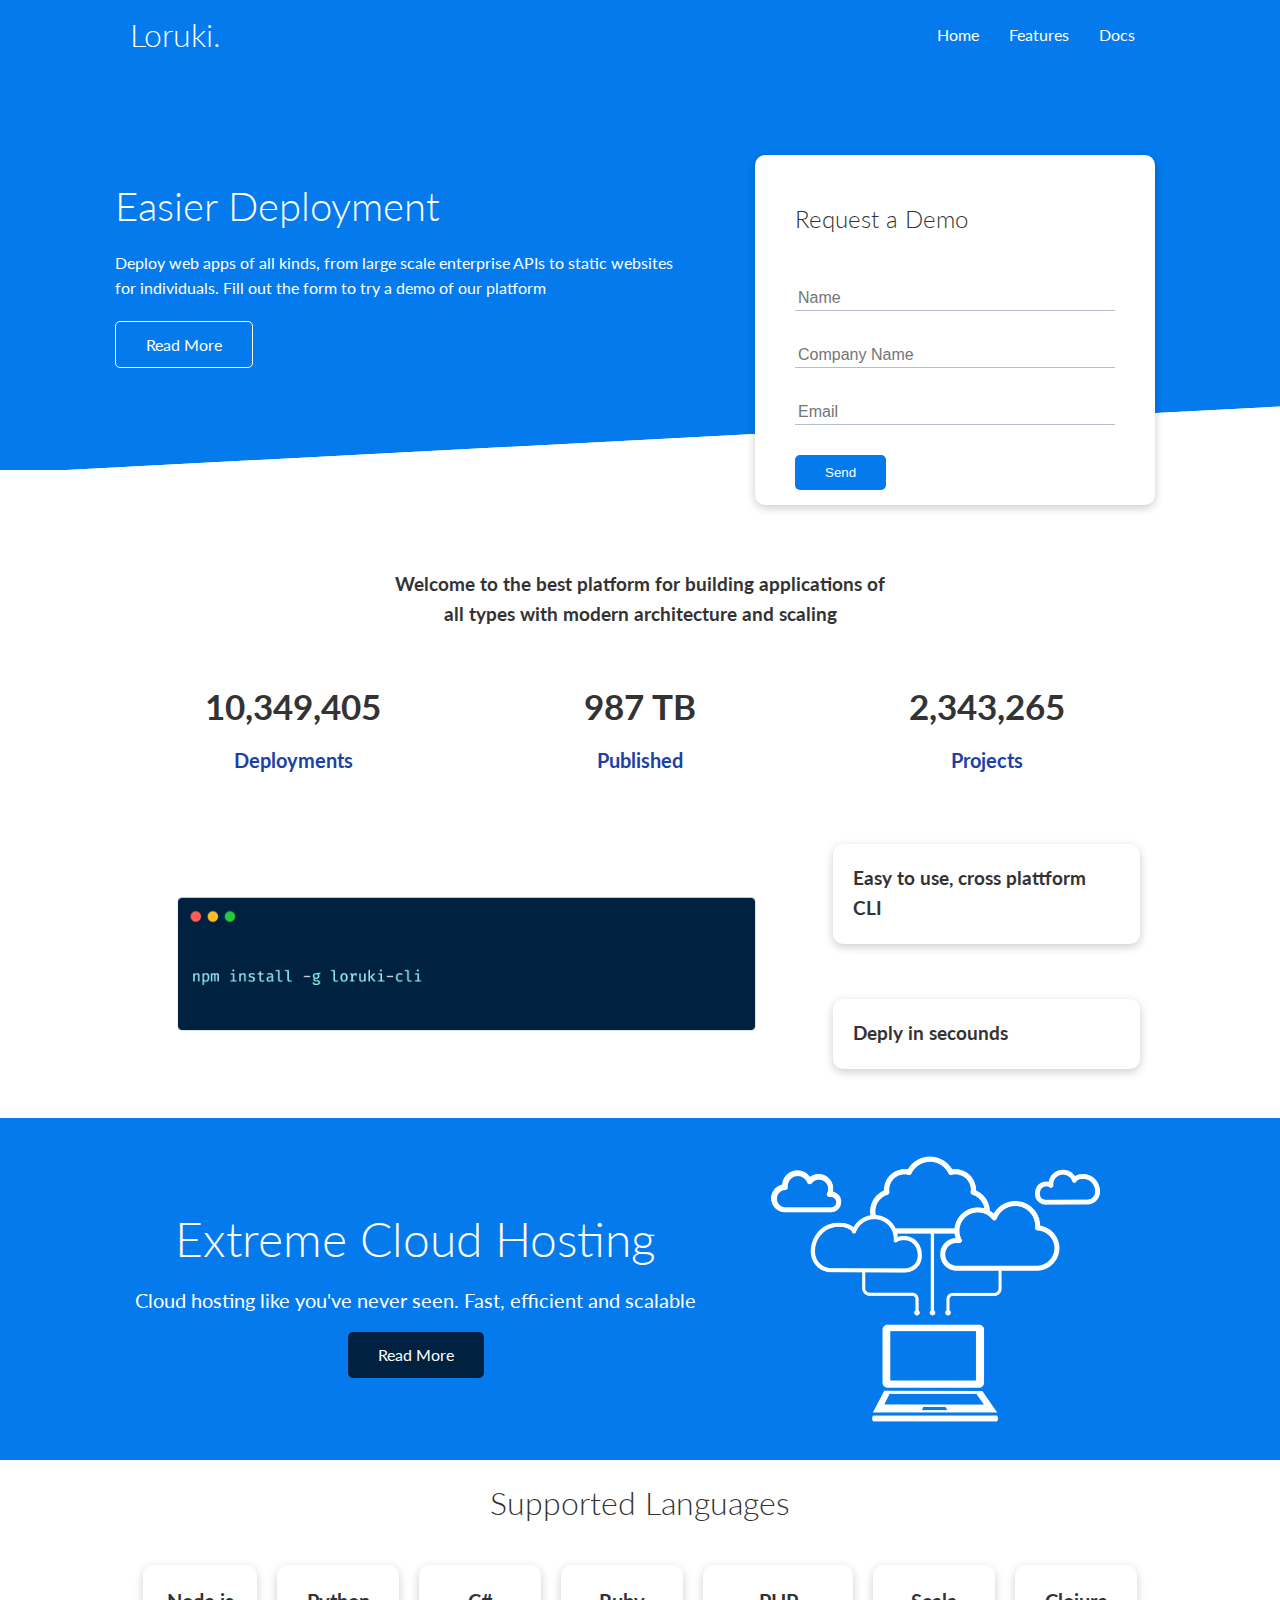
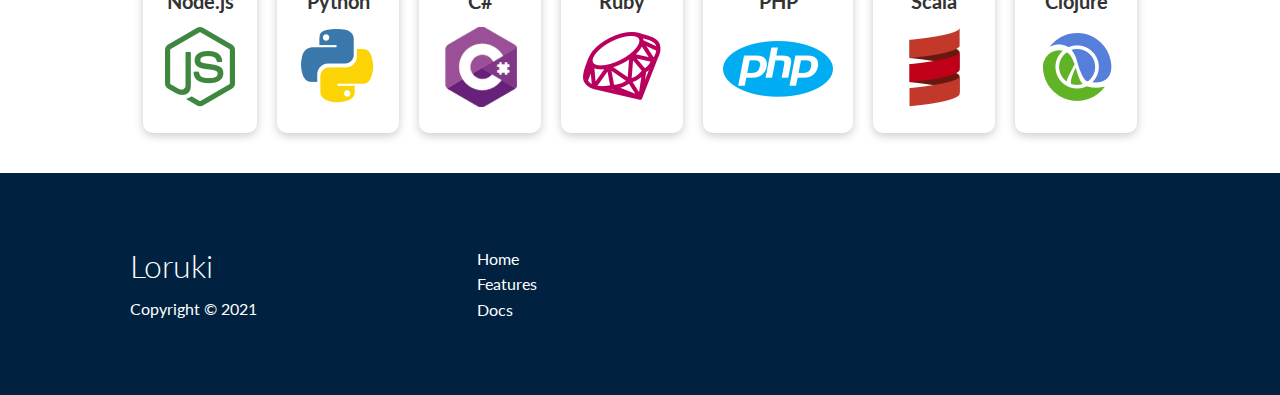
==== index.html @ bca7e06e "initial commit" ====
<!DOCTYPE html>
<html lang="en">
  <head>
    <meta charset="UTF-8" />
    <meta http-equiv="X-UA-Compatible" content="IE=edge" />
    <meta name="viewport" content="width=device-width, initial-scale=1.0" />
    <link
      rel="stylesheet"
      href="https://cdnjs.cloudflare.com/ajax/libs/font-awesome/5.15.1/css/all.min.css"
      integrity="sha512-+4zCK9k+qNFUR5X+cKL9EIR+ZOhtIloNl9GIKS57V1MyNsYpYcUrUeQc9vNfzsWfV28IaLL3i96P9sdNyeRssA=="
      crossorigin="anonymous"
    />
    <link rel="stylesheet" href="./css/utilities.css" type="text/css" />
    <link rel="stylesheet" href="./css/style.css" type="text/css" />
    <title>Loruki | Cloud hosting for everyone</title>
  </head>
  <body>
    <!-- Nav Bar -->
    <div class="navbar">
      <div class="container flex">
        <h1 class="logo">Loruki.</h1>
        <nav>
          <ul>
            <li><a href="index.html">Home</a></li>
            <li><a href="features.html">Features</a></li>
            <li><a href="docs.html">Docs</a></li>
          </ul>
        </nav>
      </div>
    </div>

    <!-- Showcase -->
    <section class="showcase">
      <div class="container grid">
        <div class="showcase-text">
          <h1>Easier Deployment</h1>
          <p>
            Deploy web apps of all kinds, from large scale enterprise APIs to
            static websites for individuals. Fill out the form to try a demo of
            our platform
          </p>
          <a href="features.html" class="btn btn-outline">Read More</a>
        </div>
        <div class="showcase-form card">
          <h2>Request a Demo</h2>
          <form
            name="contact"
            method="POST"
            netlify-honeypot="bot-field"
            data-netlify="true"
          >
            <input type="hidden" name="form-name" value="contact" />
            <p class="hidden">
              <label
                >Don’t fill this out if you’re human: <input name="bot-field"
              /></label>
            </p>
            <div class="form-control">
              <input type="text" name="name" placeholder="Name" required />
            </div>
            <div class="form-control">
              <input
                type="text"
                name="company"
                placeholder="Company Name"
                required
              />
            </div>
            <div class="form-control">
              <input type="email" name="email" placeholder="Email" required />
            </div>
            <input type="submit" value="Send" class="btn btn-primary" />
          </form>
        </div>
      </div>
    </section>

    <!-- Stats  -->
    <section class="stats">
      <div class="container">
        <h3 class="stats-heading text-center my-1">
          Welcome to the best platform for building applications of all types
          with modern architecture and scaling
        </h3>

        <div class="grid grid-3 text-center my-4">
          <div>
            <i class="fas fa-server fa-3x"></i>
            <h3>10,349,405</h3>
            <p class="text-secondary">Deployments</p>
          </div>
          <div>
            <i class="fas fa-upload fa-3x"></i>
            <h3>987 TB</h3>
            <p class="text-secondary">Published</p>
          </div>
          <div>
            <i class="fas fa-project-diagram fa-3x"></i>
            <h3>2,343,265</h3>
            <p class="text-secondary">Projects</p>
          </div>
        </div>
      </div>
    </section>

    <!-- Cli -->
    <section class="cli">
      <div class="container grid">
        <img src="./images/cli.png" alt="" />
        <div class="card">
          <h3>Easy to use, cross plattform CLI</h3>
        </div>
        <div class="card">
          <h3>Deply in secounds</h3>
        </div>
      </div>
    </section>

    <!-- Cloud -->
    <section class="cloud bg-primary my-2 py-2">
      <div class="container grid">
        <div class="text-center">
          <h2 class="lg">Extreme Cloud Hosting</h2>
          <p class="lead my-1">
            Cloud hosting like you've never seen. Fast, efficient and scalable
          </p>
          <a href="features.html" class="btn btn-dark">Read More</a>
        </div>
        <img src="images/cloud.png" alt="" />
      </div>
    </section>

    <!-- Languages -->
    <section class="languages">
      <h2 class="md text-center my-2">Supported Languages</h2>
      <div class="container flex">
        <div class="card">
          <h4>Node.js</h4>
          <img src="images/logos/node.png" alt="" />
        </div>
        <div class="card">
          <h4>Python</h4>
          <img src="images/logos/python.png" alt="" />
        </div>
        <div class="card">
          <h4>C#</h4>
          <img src="images/logos/csharp.png" alt="" />
        </div>
        <div class="card">
          <h4>Ruby</h4>
          <img src="images/logos/ruby.png" alt="" />
        </div>
        <div class="card">
          <h4>PHP</h4>
          <img src="images/logos/php.png" alt="" />
        </div>
        <div class="card">
          <h4>Scala</h4>
          <img src="images/logos/scala.png" alt="" />
        </div>
        <div class="card">
          <h4>Clojure</h4>
          <img src="images/logos/clojure.png" alt="" />
        </div>
      </div>
    </section>

    <!-- Footer -->
    <footer class="footer bg-dark py-5">
      <div class="container grid grid-3">
        <div>
          <h1>Loruki</h1>
          <p>Copyright &copy; 2021</p>
        </div>
        <nav>
          <ul>
            <li><a href="index.html">Home</a></li>
            <li><a href="features.html">Features</a></li>
            <li><a href="docs.html">Docs</a></li>
          </ul>
        </nav>
        <div class="social">
          <a href="#"><i class="fab fa-github fa-2x"></i></a>
          <a href="#"><i class="fab fa-facebook fa-2x"></i></a>
          <a href="#"><i class="fab fa-instagram fa-2x"></i></a>
          <a href="#"><i class="fab fa-twitter fa-2x"></i></a>
        </div>
      </div>
    </footer>
  </body>
</html>
---- css/utilities.css ----
.container {
  max-width: 1100px;
  margin: 0 auto;
  overflow: auto;
  padding: 0 40px;
}

.card {
  background-color: #fff;
  color: #333;
  border-radius: 10px;
  box-shadow: 0 3px 10px rgba(0, 0, 0, 0.2);
  padding: 20px;
  margin: 10px;
}

.btn {
  display: inline-block;
  padding: 10px 30px;
  cursor: pointer;
  background: var(--primary-color);
  color: #fff;
  border: none;
  border-radius: 5px;
}

.btn-outline {
  background-color: transparent;
  border: 1px solid #fff;
}

.btn:hover {
  transform: scale(0.98);
}

.text-center {
  text-align: center;
}

/* Backgrounds & colored buttons */
.bg-primary,
.btn-primary {
  background-color: var(--primary-color);
  color: #fff;
}

.bg-secondary,
.btn-secondary {
  background-color: var(--secondary-color);
  color: #fff;
}

.bg-dark,
.btn-dark {
  background-color: var(--dark-color);
  color: #fff;
}

.bg-light,
.btn-light {
  background-color: var(--light-color);
  color: #333;
}

.bg-primary a,
.btn-primary a,
.bg-secondary a,
.btn-secondary a,
.bg-dark a,
.btn-dark a {
  color: #fff;
}

/* Text colors */
.text-primary {
  color: var(--primary-color);
}

.text-secondary {
  color: var(--secondary-color);
}

.text-dark {
  color: var(--dark-color);
}

.text-light {
  color: var(--light-color);
}

/* Text sizes */

.lead {
  font-size: 20px;
}

.sm {
  font-size: 1rem;
}

.md {
  font-size: 2rem;
}

.lg {
  font-size: 3rem;
}

.xl {
  font-size: 4rem;
}

/* Alert  */
.alert {
  background-color: var(--light-color);
  padding: 10px 20px;
  font-weight: bold;
  margin: 15px 0;
}

.alert i {
  margin-right: 10px;
}

.alert-success {
  background-color: var(--success-color);
  color: #fff;
}

.alert-error {
  background-color: var(--error-color);
  color: #fff;
}

.flex {
  display: flex;
  justify-content: center;
  align-items: center;
  height: 100%;
}

.grid {
  display: grid;
  grid-template-columns: repeat(2, 1fr);
  gap: 20px;
  justify-content: center;
  align-items: center;
  height: 100%;
}

.grid-3 {
  grid-template-columns: repeat(3, 1fr);
}

/* Margin */

.my-1 {
  margin: 1rem 0;
}

.my-2 {
  margin: 1.5rem 0;
}

.my-3 {
  margin: 2rem 0;
}

.my-4 {
  margin: 3rem 0;
}
.my-5 {
  margin: 4rem 0;
}

.m-1 {
  margin: 1rem;
}

.m-2 {
  margin: 1.5rem;
}

.m-3 {
  margin: 2rem;
}

.m-4 {
  margin: 3rem;
}
.m-5 {
  margin: 4rem;
}

/* Padding */
.py-1 {
  padding: 1rem 0;
}

.py-2 {
  padding: 1.5rem 0;
}

.py-3 {
  padding: 2rem 0;
}

.py-4 {
  padding: 3rem 0;
}
.py-5 {
  padding: 4rem 0;
}

.p-1 {
  padding: 1rem;
}

.p-2 {
  padding: 1.5rem;
}

.p-3 {
  padding: 2rem;
}

.p-4 {
  padding: 3rem;
}
.p-5 {
  padding: 4rem;
}
---- css/style.css ----
@import url("https://fonts.googleapis.com/css2?family=Lato:wght@300&display=swap");

:root {
  --primary-color: #047aed;
  --secondary-color: #1c3fa8;
  --dark-color: #002240;
  --light-color: #f4f4f4;
  --success-color: #5cb85c;
  --error-color: #d9534f;
}

* {
  box-sizing: border-box;
  padding: 0;
  margin: 0;
}

body {
  font-family: "Lato", sans-serif;
  color: #333;
  line-height: 1.6;
}

ul {
  list-style-type: none;
}

a {
  text-decoration: none;
  color: #333;
}

h1,
h2 {
  font-weight: 300;
  line-height: 1.2;
  margin: 10px 0;
}

p {
  margin: 10px 0;
}

img {
  width: 100%;
}

code,
pre {
  background: #333;
  color: #fff;
  padding: 10px;
}

.hidden {
  visibility: hidden;
  height: 0;
}

/* Navbar */
.navbar {
  background-color: var(--primary-color);
  color: #fff;
  height: 70px;
}

.navbar ul {
  display: flex;
}

.navbar a {
  color: #fff;
  padding: 10px;
  margin: 0 5px;
}

.navbar a:hover {
  border-bottom: 2px solid #fff;
}

.navbar .flex {
  justify-content: space-between;
}

/* Showcase */
.showcase {
  height: 400px;
  background-color: var(--primary-color);
  color: #fff;
  position: relative;
}

.showcase h1 {
  font-size: 40px;
}

.showcase p {
  margin: 20px 0;
}

.showcase .grid {
  grid-template-columns: 55% 45%;
  gap: 30px;
  overflow: visible;
}

.showcase-text {
  animation: slideInFromLeft 1s ease-in;
}

.showcase-form {
  position: relative;
  top: 60px;
  height: 350px;
  width: 400px;
  padding: 40px;
  z-index: 100;
  justify-self: flex-end;
  animation: slideInFromRight 1s ease-in;
}

.showcase-form .form-control {
  margin: 30px 0;
}

.showcase-form input[type="text"],
.showcase-form input[type="email"] {
  border: 0;
  border-bottom: 1px solid #b4becb;
  width: 100%;
  padding: 3px;
  font-size: 16px;
}

.showcase-form input:focus {
  outline: none;
}

.showcase::before,
.showcase::after {
  content: "";
  position: absolute;
  height: 100px;
  bottom: -70px;
  right: 0;
  left: 0;
  background: #fff;
  -webkit-transform: skewY(-3deg);
  -moz-transform: skewY(-3deg);
  -ms-transform: skewY(-3deg);
  transform: skewY(-3deg);
}

/* Stats */
.stats {
  padding-top: 100px;
  animation: slideInFromBottom 1s ease-in;
}

.stats-heading {
  max-width: 500px;
  margin: auto;
}

.stats .grid h3 {
  font-size: 35px;
}

.stats .grid p {
  font-size: 20px;
  font-weight: bold;
}
/* Cli */
.cli .grid {
  grid-template-columns: repeat(3, 1fr);
  grid-template-rows: repeat(2, 1fr);
}

.cli .grid > *:first-child {
  grid-column: 1 / span 2;
  grid-row: 1 / span 2;
}

/* Cloud */
.cloud .grid {
  grid-template-columns: 4fr 3fr;
}

/* Languages */
.languages .flex {
  flex-wrap: wrap;
}
.languages .card {
  text-align: center;
  margin: 18px 10px 40px;
  transition: transform 0.2s ease-in;
}

.languages .card h4 {
  font-size: 20px;
  margin-bottom: 10px;
}

.languages .card:hover {
  transform: translateY(-50px);
}

/* Features & Docs */
.features-head img,
.docs-head img {
  width: 200px;
  justify-self: flex-end;
}

.features-sub-head img {
  width: 300px;
  justify-self: flex-end;
}

.features-main .card > i {
  margin-right: 20px;
}

.features-main .grid {
  padding: 30px;
}

.features-main .grid > *:first-child {
  grid-column: 1 / span 3;
}

.features-main .grid > *:nth-child(2) {
  grid-column: 1 / span 2;
}

/* Docs */
.docs-main h3 {
  margin: 20px 0;
}

.docs-main .grid {
  grid-template-columns: 1fr 2fr;
  align-items: flex-start;
}

.docs-main nav li {
  font-size: 17px;
  padding-bottom: 5px;
  margin-bottom: 5px;
  border-bottom: 1px #ccc solid;
}

.docs-main a:hover {
  font-weight: bold;
}

/* Footer */

.footer .social a {
  margin: 0 10px;
}

/* Animations */
@keyframes slideInFromLeft {
  0% {
    transform: translateX(-100%);
  }
  100% {
    transform: translateX(0);
  }
}

@keyframes slideInFromRight {
  0% {
    transform: translateX(100%);
  }
  100% {
    transform: translateX(0);
  }
}

@keyframes slideInFromTop {
  0% {
    transform: translateY(-100%);
  }
  100% {
    transform: translateX(0);
  }
}

@keyframes slideInFromBottom {
  0% {
    transform: translateY(100%);
  }
  100% {
    transform: translateX(0);
  }
}

/* Tablets and under */

/* body {
    display: none;
  } */

@media (max-width: 768px) {
  .grid,
  .showcase .grid,
  .stats .grid,
  .cli .grid,
  .cloud .grid,
  .features-main .grid,
  .docs-main .grid {
    grid-template-columns: 1fr;
    grid-template-rows: 1fr;
  }

  .showcase {
    height: auto;
  }

  .showcase-text {
    text-align: center;
    margin-top: 40px;
    animation: slideInFromTop 1s ease-in;
  }

  .showcase-form {
    justify-self: center;
    margin: auto;
    animation: slideInFromBottom 1s ease-in;
  }

  .cli .grid > *:first-child {
    grid-column: 1;
    grid-row: 1;
  }

  .features-head,
  .features-sub-head,
  .docs-head {
    text-align: center;
  }

  .features-head img,
  .features-sub-head img,
  .docs-head img {
    justify-self: center;
  }

  .features-main .grid > *:first-child,
  .features-main .grid > *:nth-child(2) {
    grid-column: 1;
  }
}

/* Mobile */
@media (max-width: 500px) {
  .navbar {
    height: 110px;
  }

  .navbar .flex {
    flex-direction: column;
  }

  .navbar ul {
    padding: 10px;
    background-color: rgba(0, 0, 0, 0.1);
  }
}
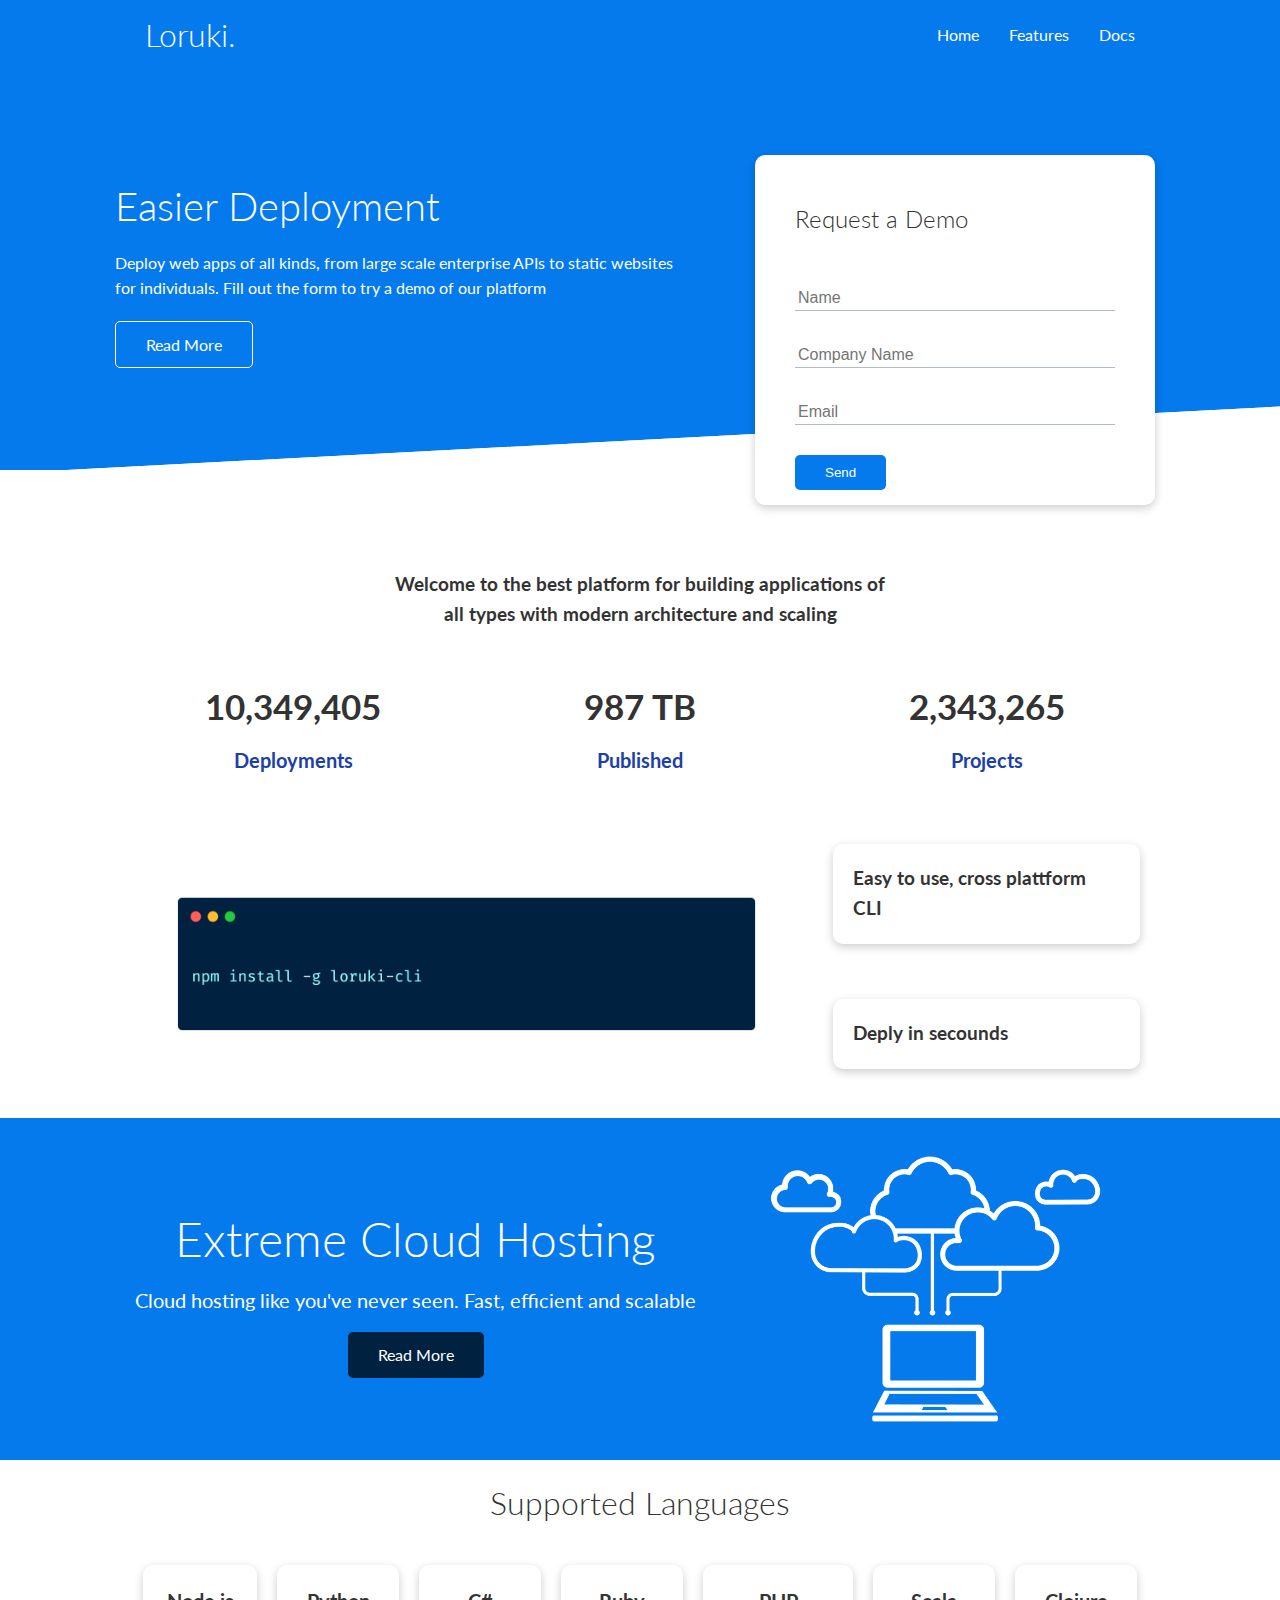
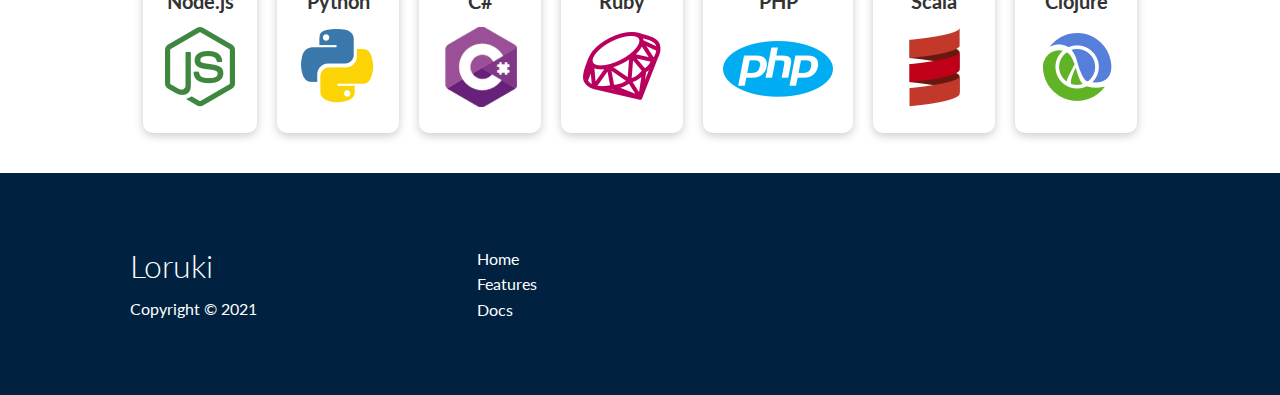
==== commit 6ce35ed7: "commit" ====
--- a/index.html
+++ b/index.html
@@ -18,7 +18,7 @@
     <!-- Nav Bar -->
     <div class="navbar">
       <div class="container flex">
-        <h1 class="logo">Loruki.</h1>
+        <h1 class="logo"><a href="index.html">Loruki.</a></h1>
         <nav>
           <ul>
             <li><a href="index.html">Home</a></li>
--- a/css/style.css
+++ b/css/style.css
@@ -74,6 +74,10 @@
   margin: 0 5px;
 }
 
+.navbar .logo a:hover {
+  border-bottom: none;
+}
+
 .navbar a:hover {
   border-bottom: 2px solid #fff;
 }
@@ -104,9 +108,9 @@
   overflow: visible;
 }
 
-.showcase-text {
+/* .showcase-text {
   animation: slideInFromLeft 1s ease-in;
-}
+} */
 
 .showcase-form {
   position: relative;
@@ -116,7 +120,7 @@
   padding: 40px;
   z-index: 100;
   justify-self: flex-end;
-  animation: slideInFromRight 1s ease-in;
+  /*  animation: slideInFromRight 1s ease-in; */
 }
 
 .showcase-form .form-control {
@@ -154,7 +158,7 @@
 /* Stats */
 .stats {
   padding-top: 100px;
-  animation: slideInFromBottom 1s ease-in;
+  /* animation: slideInFromBottom 1s ease-in; */
 }
 
 .stats-heading {
@@ -322,13 +326,13 @@
   .showcase-text {
     text-align: center;
     margin-top: 40px;
-    animation: slideInFromTop 1s ease-in;
+    /* animation: slideInFromTop 1s ease-in; */
   }
 
   .showcase-form {
     justify-self: center;
     margin: auto;
-    animation: slideInFromBottom 1s ease-in;
+    /* animation: slideInFromBottom 1s ease-in; */
   }
 
   .cli .grid > *:first-child {
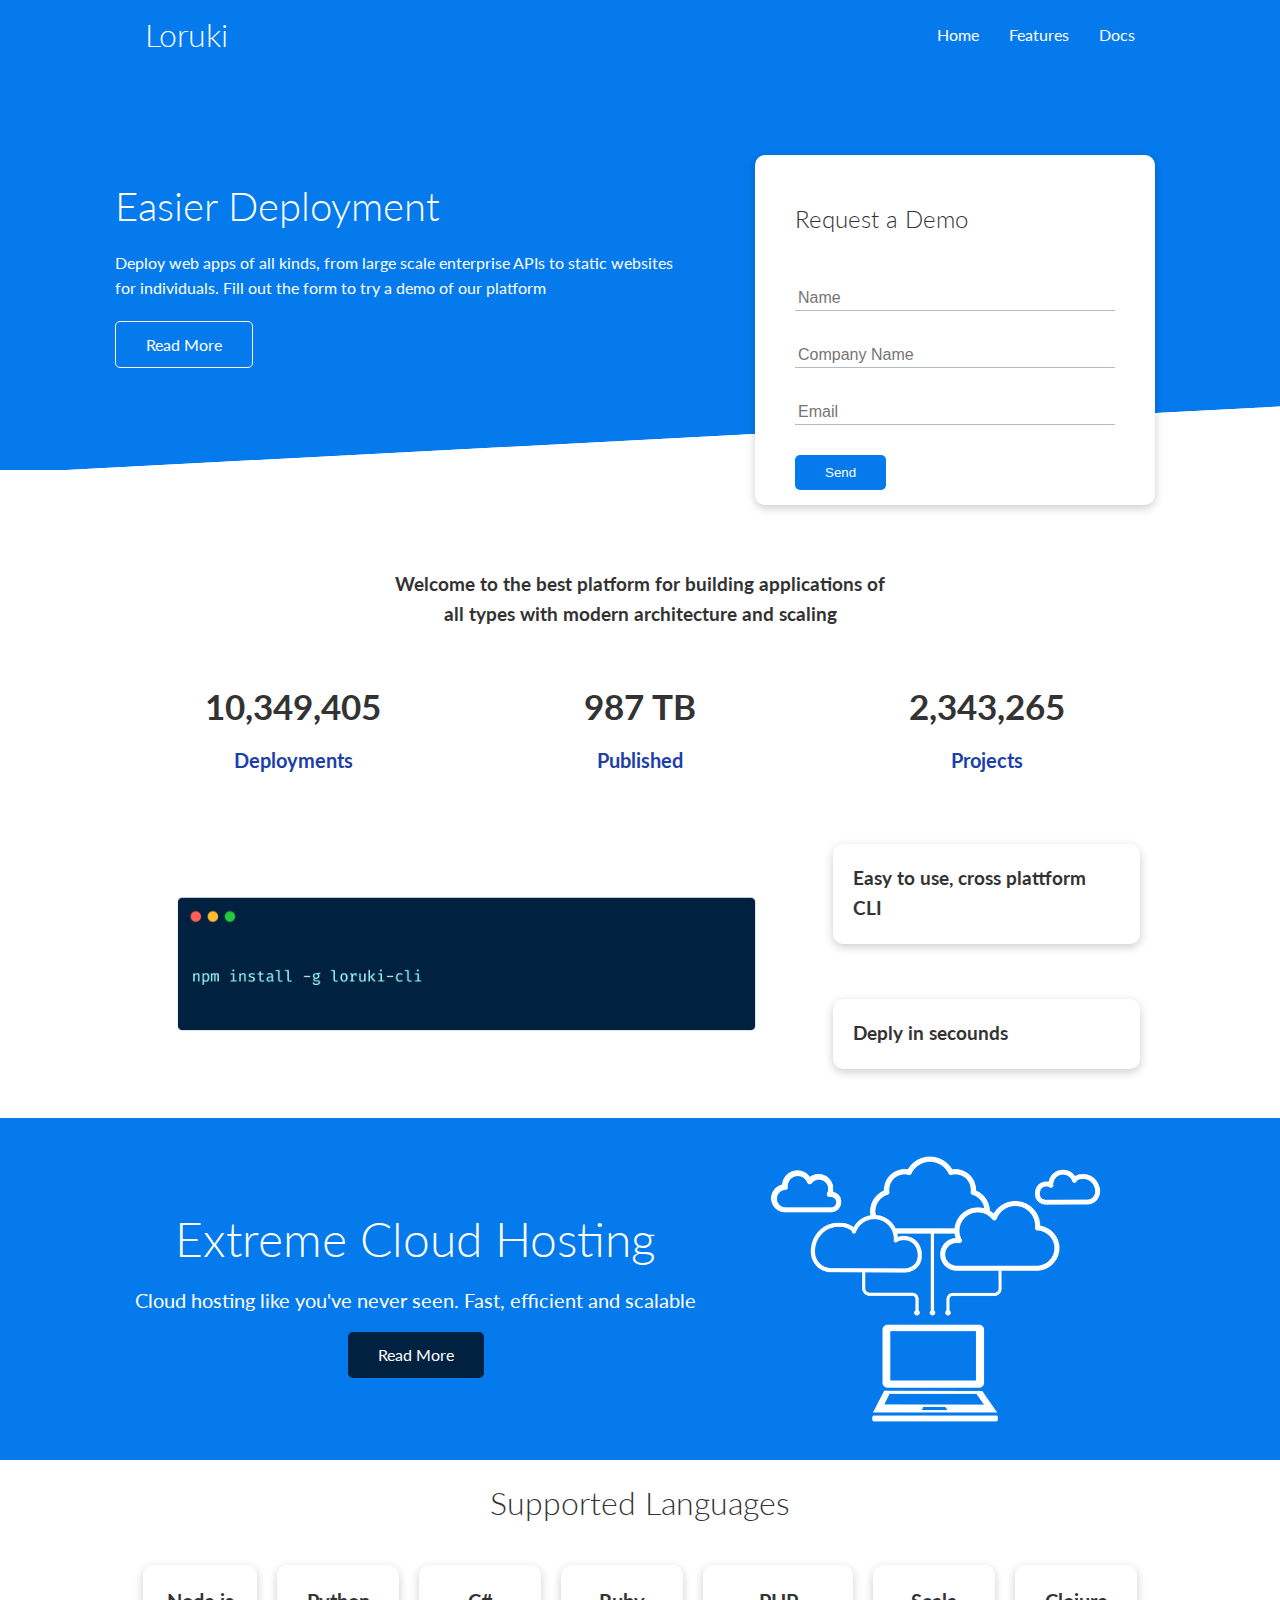
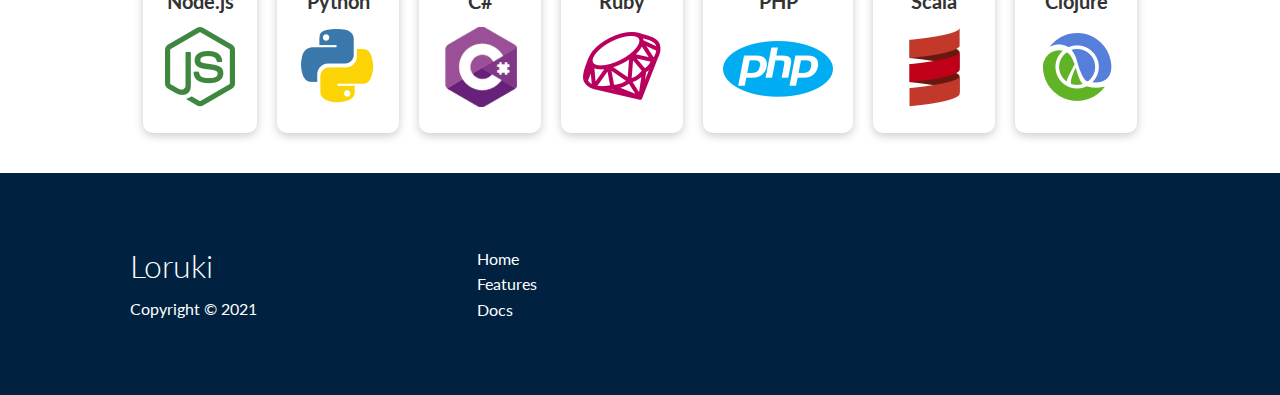
==== commit 64903151: "changes in index.html" ====
--- a/index.html
+++ b/index.html
@@ -18,7 +18,7 @@
     <!-- Nav Bar -->
     <div class="navbar">
       <div class="container flex">
-        <h1 class="logo"><a href="index.html">Loruki.</a></h1>
+        <h1 class="logo"><a href="index.html">Loruki</a></h1>
         <nav>
           <ul>
             <li><a href="index.html">Home</a></li>
